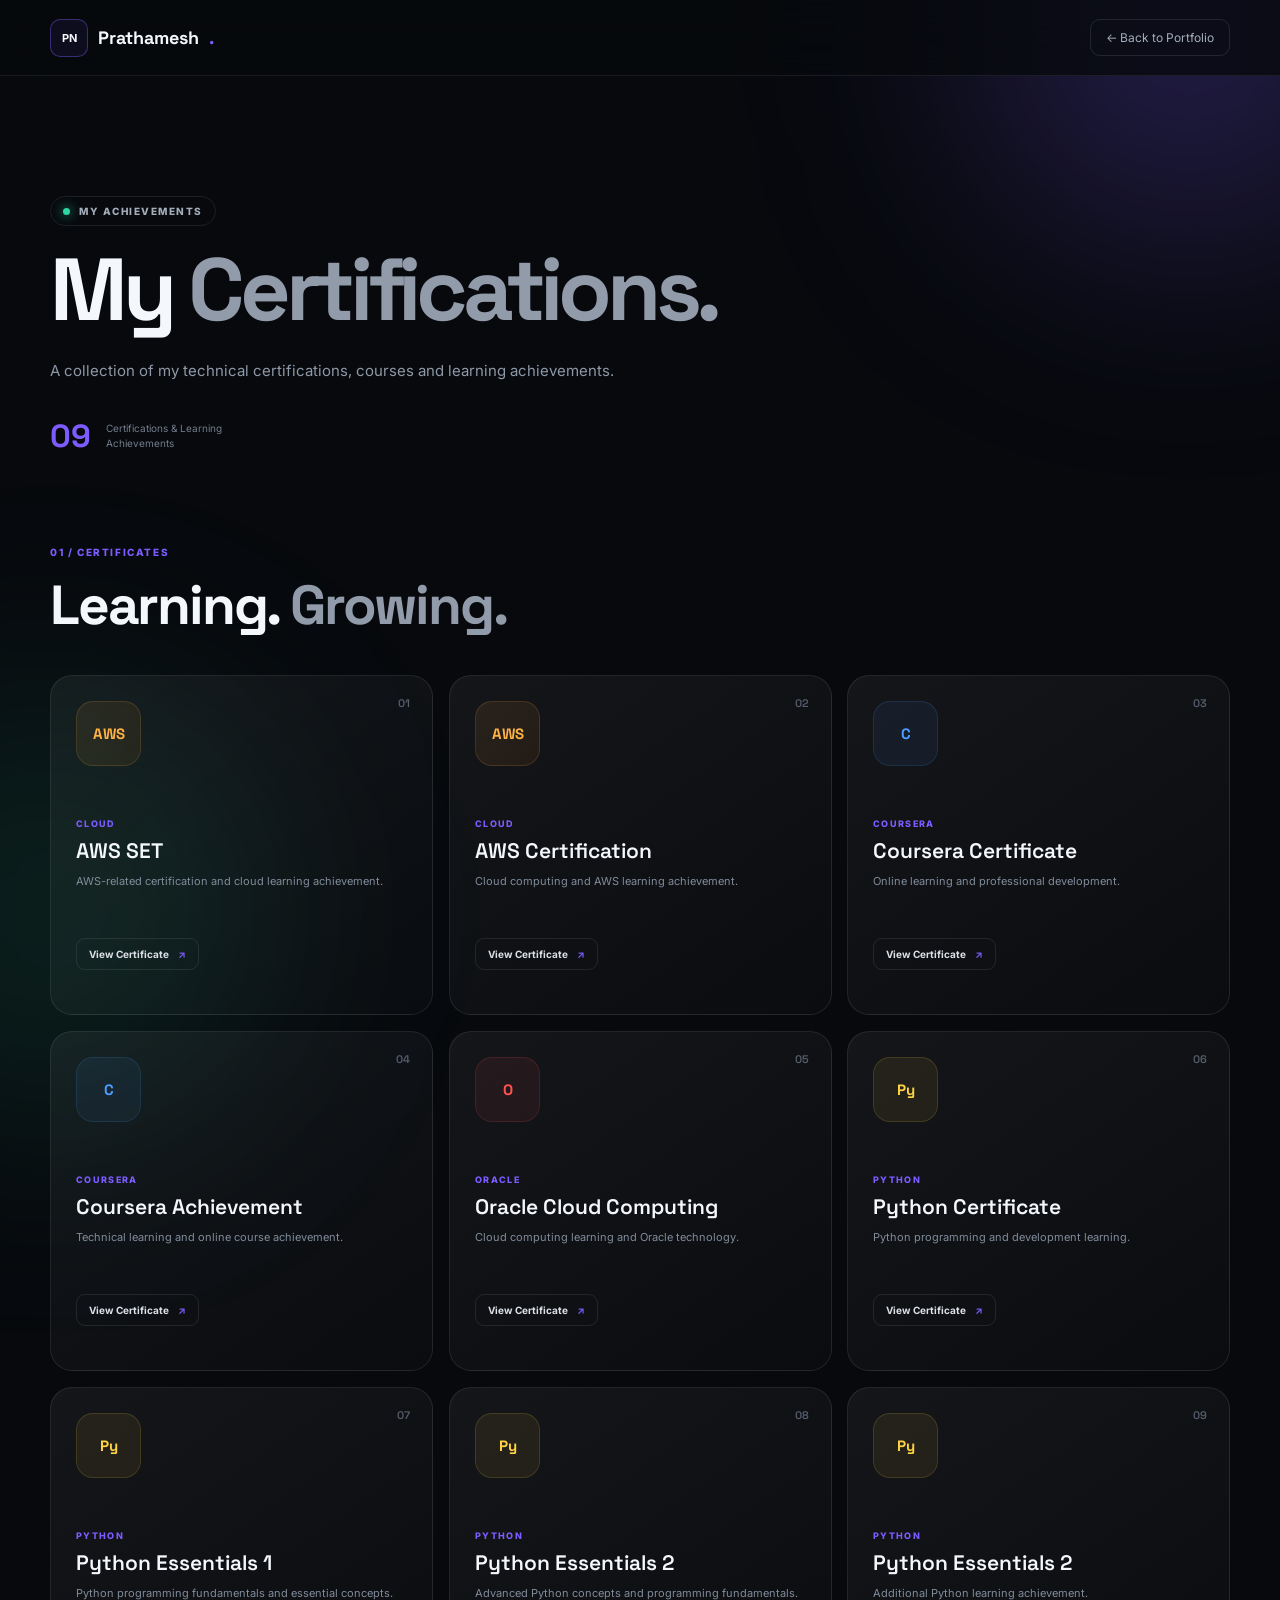
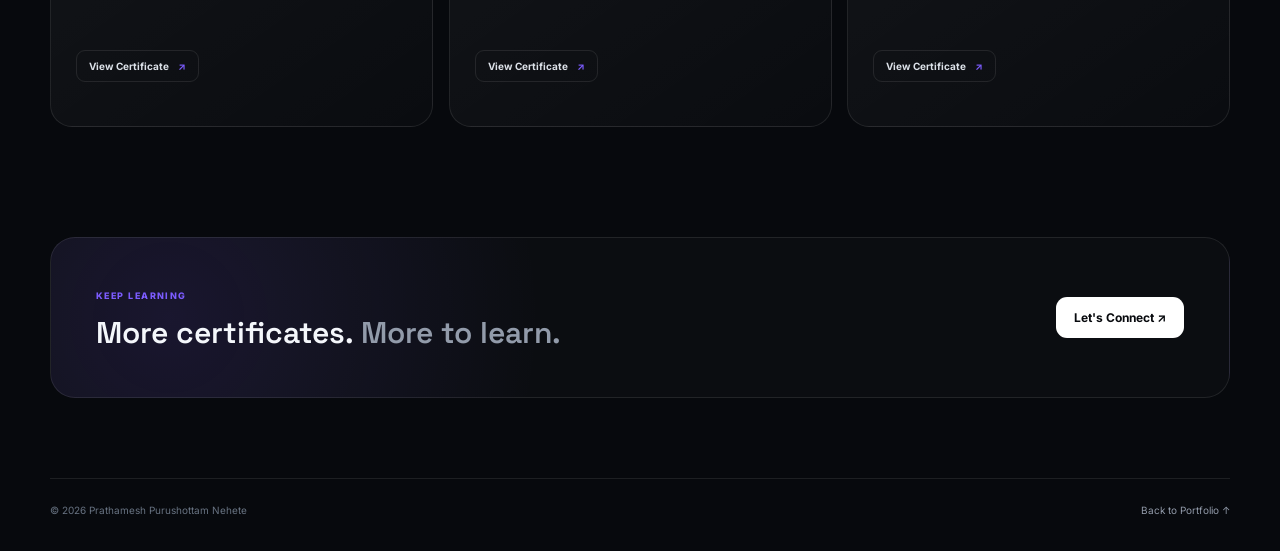
==== certifications.html @ 6cca048c "Add files via upload" ====
<!DOCTYPE html>
<html lang="en">
<head>
    <meta charset="UTF-8">
    <meta name="viewport" content="width=device-width, initial-scale=1.0">
    <meta name="description" content="Certifications of Prathamesh Purushottam Nehete">
    <title>Certifications | Prathamesh Nehete</title>

    <link rel="preconnect" href="https://fonts.googleapis.com">
    <link rel="preconnect" href="https://fonts.gstatic.com" crossorigin>
    <link href="https://fonts.googleapis.com/css2?family=Inter:wght@400;500;600;700;800&family=Space+Grotesk:wght@500;600;700&display=swap" rel="stylesheet">

    <link rel="stylesheet" href="certifications.css">
</head>

<body>
    <div class="background-grid"></div>
    <div class="glow glow-one"></div>
    <div class="glow glow-two"></div>

    <header class="cert-navbar">
        <a href="index.html" class="brand">
            <span>PN</span>
            Prathamesh<span class="purple">.</span>
        </a>

        <a href="index.html" class="back-button">← Back to Portfolio</a>
    </header>

    <main>
        <section class="cert-hero">
            <div class="hero-badge"><span></span> MY ACHIEVEMENTS</div>

            <h1>My <em>Certifications.</em></h1>

            <p>
                A collection of my technical certifications, courses
                and learning achievements.
            </p>

            <div class="certificate-count">
                <strong>09</strong>
                <span>Certifications &amp; Learning Achievements</span>
            </div>
        </section>

        <section class="certificates-section">
            <div class="section-title">
                <span>01 / CERTIFICATES</span>
                <h2>Learning. <em>Growing.</em></h2>
            </div>

            <div class="certificate-grid">

                <article class="certificate-card" style="--delay:.05s">
                    <div class="certificate-number">01</div>
                    <div class="certificate-icon aws">AWS</div>
                    <div class="certificate-content">
                        <span class="certificate-category">CLOUD</span>
                        <h3>AWS SET</h3>
                        <p>AWS-related certification and cloud learning achievement.</p>
                        <a href="certificates/AWS _ SET.pdf" target="_blank" rel="noopener noreferrer" class="view-certificate">
                            View Certificate <span>↗</span>
                        </a>
                    </div>
                </article>

                <article class="certificate-card" style="--delay:.10s">
                    <div class="certificate-number">02</div>
                    <div class="certificate-icon aws">AWS</div>
                    <div class="certificate-content">
                        <span class="certificate-category">CLOUD</span>
                        <h3>AWS Certification</h3>
                        <p>Cloud computing and AWS learning achievement.</p>
                        <a href="certificates/AWS.pdf" target="_blank" rel="noopener noreferrer" class="view-certificate">
                            View Certificate <span>↗</span>
                        </a>
                    </div>
                </article>

                <article class="certificate-card" style="--delay:.15s">
                    <div class="certificate-number">03</div>
                    <div class="certificate-icon coursera">C</div>
                    <div class="certificate-content">
                        <span class="certificate-category">COURSERA</span>
                        <h3>Coursera Certificate</h3>
                        <p>Online learning and professional development.</p>
                        <a href="certificates/Coursera Prathamesh Purushottam Nehete (Second bits c).pdf" target="_blank" rel="noopener noreferrer" class="view-certificate">
                            View Certificate <span>↗</span>
                        </a>
                    </div>
                </article>

                <article class="certificate-card" style="--delay:.20s">
                    <div class="certificate-number">04</div>
                    <div class="certificate-icon coursera">C</div>
                    <div class="certificate-content">
                        <span class="certificate-category">COURSERA</span>
                        <h3>Coursera Achievement</h3>
                        <p>Technical learning and online course achievement.</p>
                        <a href="certificates/Coursera Prathamesh Purushottam Nehete.pdf" target="_blank" rel="noopener noreferrer" class="view-certificate">
                            View Certificate <span>↗</span>
                        </a>
                    </div>
                </article>

                <article class="certificate-card" style="--delay:.25s">
                    <div class="certificate-number">05</div>
                    <div class="certificate-icon oracle">O</div>
                    <div class="certificate-content">
                        <span class="certificate-category">ORACLE</span>
                        <h3>Oracle Cloud Computing</h3>
                        <p>Cloud computing learning and Oracle technology.</p>
                        <a href="certificates/oracle cloud computing.pdf" target="_blank" rel="noopener noreferrer" class="view-certificate">
                            View Certificate <span>↗</span>
                        </a>
                    </div>
                </article>

                <article class="certificate-card" style="--delay:.30s">
                    <div class="certificate-number">06</div>
                    <div class="certificate-icon python">Py</div>
                    <div class="certificate-content">
                        <span class="certificate-category">PYTHON</span>
                        <h3>Python Certificate</h3>
                        <p>Python programming and development learning.</p>
                        <a href="certificates/PRATHAMESH-NEHETE-Participant-Certificate.pdf" target="_blank" rel="noopener noreferrer" class="view-certificate">
                            View Certificate <span>↗</span>
                        </a>
                    </div>
                </article>

                <article class="certificate-card" style="--delay:.35s">
                    <div class="certificate-number">07</div>
                    <div class="certificate-icon python">Py</div>
                    <div class="certificate-content">
                        <span class="certificate-category">PYTHON</span>
                        <h3>Python Essentials 1</h3>
                        <p>Python programming fundamentals and essential concepts.</p>
                        <a href="certificates/PythonEssentials1Update20250512-26-h4rb7c.pdf" target="_blank" rel="noopener noreferrer" class="view-certificate">
                            View Certificate <span>↗</span>
                        </a>
                    </div>
                </article>

                <article class="certificate-card" style="--delay:.40s">
                    <div class="certificate-number">08</div>
                    <div class="certificate-icon python">Py</div>
                    <div class="certificate-content">
                        <span class="certificate-category">PYTHON</span>
                        <h3>Python Essentials 2</h3>
                        <p>Advanced Python concepts and programming fundamentals.</p>
                        <a href="certificates/PythonEssentials2Update20250513-28-67qnxa.pdf" target="_blank" rel="noopener noreferrer" class="view-certificate">
                            View Certificate <span>↗</span>
                        </a>
                    </div>
                </article>

                <article class="certificate-card" style="--delay:.45s">
                    <div class="certificate-number">09</div>
                    <div class="certificate-icon python">Py</div>
                    <div class="certificate-content">
                        <span class="certificate-category">PYTHON</span>
                        <h3>Python Essentials 2</h3>
                        <p>Additional Python learning achievement.</p>
                        <a href="certificates/PythonEssentials2Update20250513-28-b2mpm.pdf" target="_blank" rel="noopener noreferrer" class="view-certificate">
                            View Certificate <span>↗</span>
                        </a>
                    </div>
                </article>

            </div>
        </section>

        <section class="cert-cta">
            <div>
                <span>KEEP LEARNING</span>
                <h2>More certificates. <em>More to learn.</em></h2>
            </div>
            <a href="index.html#contact" class="cta-button">Let's Connect ↗</a>
        </section>
    </main>

    <footer class="cert-footer">
        <span>© 2026 Prathamesh Purushottam Nehete</span>
        <a href="index.html">Back to Portfolio ↑</a>
    </footer>
</body>
</html>
---- certifications.css ----
* {
    margin: 0;
    padding: 0;
    box-sizing: border-box;
}

html {
    scroll-behavior: smooth;
}

body {
    min-height: 100vh;
    overflow-x: hidden;
    background: #07090d;
    color: #f4f7fb;
    font-family: "Inter", Arial, sans-serif;
}

a {
    color: inherit;
    text-decoration: none;
}

.background-grid {
    position: fixed;
    inset: 0;
    z-index: -5;
    opacity: .18;
    background-image:
        linear-gradient(rgba(255,255,255,.04) 1px, transparent 1px),
        linear-gradient(90deg, rgba(255,255,255,.04) 1px, transparent 1px);
    background-size: 55px 55px;
    mask-image: linear-gradient(to bottom, black, transparent);
}

.glow {
    position: fixed;
    width: 420px;
    height: 420px;
    border-radius: 50%;
    filter: blur(120px);
    pointer-events: none;
    z-index: -4;
}

.glow-one {
    top: -180px;
    right: -120px;
    background: rgba(124,92,255,.25);
}

.glow-two {
    bottom: -220px;
    left: -160px;
    background: rgba(46,214,161,.12);
}

.cert-navbar {
    position: sticky;
    top: 0;
    z-index: 100;
    height: 76px;
    padding: 0 max(25px, calc((100vw - 1180px) / 2));
    display: flex;
    align-items: center;
    justify-content: space-between;
    background: rgba(7,9,13,.78);
    backdrop-filter: blur(20px);
    border-bottom: 1px solid rgba(255,255,255,.08);
}

.brand {
    display: flex;
    align-items: center;
    gap: 10px;
    font: 700 18px "Space Grotesk";
}

.brand span:first-child {
    display: grid;
    place-items: center;
    width: 38px;
    height: 38px;
    border-radius: 10px;
    border: 1px solid #7c5cff66;
    background: #7c5cff12;
    font: 700 11px Inter;
}

.purple {
    color: #7c5cff;
}

.back-button {
    padding: 10px 15px;
    border: 1px solid rgba(255,255,255,.1);
    border-radius: 10px;
    color: #a3adbb;
    font-size: 12px;
    transition: .3s;
}

.back-button:hover {
    color: white;
    border-color: #7c5cff66;
    background: #7c5cff10;
    transform: translateX(-3px);
}

.cert-hero,
.certificates-section,
.cert-cta,
.cert-footer {
    width: min(1180px, calc(100% - 48px));
    margin-inline: auto;
}

.cert-hero {
    padding: 120px 0 90px;
}

.hero-badge {
    display: inline-flex;
    align-items: center;
    gap: 9px;
    padding: 8px 12px;
    border: 1px solid rgba(255,255,255,.09);
    border-radius: 50px;
    color: #a3adbb;
    font-size: 10px;
    font-weight: 800;
    letter-spacing: .15em;
    animation: badgeIn .8s ease both;
}

.hero-badge span {
    width: 7px;
    height: 7px;
    border-radius: 50%;
    background: #2ed6a1;
    box-shadow: 0 0 12px #2ed6a1;
}

@keyframes badgeIn {
    from { opacity: 0; transform: translateY(15px); }
    to { opacity: 1; transform: translateY(0); }
}

.cert-hero h1 {
    margin-top: 22px;
    font: 700 clamp(52px, 8vw, 88px) "Space Grotesk";
    letter-spacing: -.06em;
    line-height: .95;
    animation: titleIn .9s .1s ease both;
}

.cert-hero h1 em,
.section-title h2 em,
.cert-cta h2 em {
    font-style: normal;
    color: #929baa;
}

@keyframes titleIn {
    from {
        opacity: 0;
        transform: translateY(35px);
        filter: blur(8px);
    }
    to {
        opacity: 1;
        transform: translateY(0);
        filter: blur(0);
    }
}

.cert-hero > p {
    max-width: 620px;
    margin-top: 25px;
    color: #8e99a8;
    font-size: 15px;
    line-height: 1.8;
    animation: fadeIn .8s .3s ease both;
}

@keyframes fadeIn {
    from { opacity: 0; }
    to { opacity: 1; }
}

.certificate-count {
    display: flex;
    align-items: center;
    gap: 15px;
    margin-top: 32px;
    animation: fadeIn .8s .45s ease both;
}

.certificate-count strong {
    font: 700 32px "Space Grotesk";
    color: #7c5cff;
}

.certificate-count span {
    max-width: 170px;
    color: #737d8c;
    font-size: 10px;
    line-height: 1.5;
}

.certificates-section {
    padding-bottom: 110px;
}

.section-title {
    margin-bottom: 35px;
}

.section-title > span {
    display: block;
    margin-bottom: 12px;
    color: #7c5cff;
    font-size: 10px;
    font-weight: 800;
    letter-spacing: .16em;
}

.section-title h2 {
    font: 700 clamp(34px, 5vw, 55px) "Space Grotesk";
    letter-spacing: -.04em;
}

.certificate-grid {
    display: grid;
    grid-template-columns: repeat(3, 1fr);
    gap: 16px;
}

.certificate-card {
    position: relative;
    min-height: 340px;
    padding: 25px;
    overflow: hidden;
    border: 1px solid rgba(255,255,255,.09);
    border-radius: 22px;
    background: linear-gradient(145deg, rgba(255,255,255,.055), rgba(255,255,255,.015));
    transition: transform .35s ease, border-color .35s ease, box-shadow .35s ease;
    animation: cardIn .8s var(--delay) cubic-bezier(.2,.8,.2,1) both;
}

@keyframes cardIn {
    from {
        opacity: 0;
        transform: translateY(45px) scale(.96);
    }
    to {
        opacity: 1;
        transform: translateY(0) scale(1);
    }
}

.certificate-card::before {
    content: "";
    position: absolute;
    width: 180px;
    height: 180px;
    right: -80px;
    bottom: -80px;
    border-radius: 50%;
    background: #7c5cff;
    filter: blur(75px);
    opacity: 0;
    transition: opacity .4s ease;
}

.certificate-card:hover {
    transform: translateY(-10px);
    border-color: #7c5cff66;
    box-shadow: 0 25px 70px rgba(0,0,0,.35);
}

.certificate-card:hover::before {
    opacity: .18;
}

.certificate-number {
    position: absolute;
    right: 22px;
    top: 20px;
    color: #555e6b;
    font: 600 11px "Space Grotesk";
}

.certificate-icon {
    width: 65px;
    height: 65px;
    display: grid;
    place-items: center;
    border-radius: 17px;
    margin-bottom: 45px;
    font: 800 15px "Space Grotesk";
    transition: transform .4s ease;
}

.certificate-card:hover .certificate-icon {
    transform: rotate(-5deg) scale(1.08);
}

.aws {
    color: #ffb347;
    background: linear-gradient(135deg, #ffb34718, #ff8c0012);
    border: 1px solid #ffb34725;
}

.coursera {
    color: #4d9cff;
    background: #4d9cff12;
    border: 1px solid #4d9cff25;
}

.oracle {
    color: #ff5353;
    background: #ff535312;
    border: 1px solid #ff535325;
}

.python {
    color: #ffd343;
    background: #ffd34312;
    border: 1px solid #ffd34325;
}

.certificate-category {
    color: #7c5cff;
    font-size: 9px;
    font-weight: 800;
    letter-spacing: .15em;
}

.certificate-content h3 {
    margin-top: 8px;
    font: 600 21px "Space Grotesk";
    line-height: 1.15;
}

.certificate-content p {
    margin-top: 10px;
    min-height: 45px;
    color: #818c9b;
    font-size: 11px;
    line-height: 1.6;
}

.view-certificate {
    display: inline-flex;
    align-items: center;
    gap: 9px;
    margin-top: 20px;
    padding: 9px 12px;
    border: 1px solid rgba(255,255,255,.09);
    border-radius: 9px;
    color: #dce1e8;
    font-size: 10px;
    font-weight: 700;
    transition: .3s;
}

.view-certificate span {
    color: #7c5cff;
    transition: transform .3s;
}

.view-certificate:hover {
    background: #7c5cff;
    border-color: #7c5cff;
    color: white;
}

.view-certificate:hover span {
    color: white;
    transform: translate(3px,-3px);
}

.cert-cta {
    margin-bottom: 80px;
    padding: 45px;
    display: flex;
    align-items: center;
    justify-content: space-between;
    gap: 30px;
    border: 1px solid rgba(255,255,255,.09);
    border-radius: 25px;
    background:
        radial-gradient(circle at 10% 50%, #7c5cff20, transparent 35%),
        #ffffff05;
}

.cert-cta > div > span {
    color: #7c5cff;
    font-size: 9px;
    font-weight: 800;
    letter-spacing: .16em;
}

.cert-cta h2 {
    margin-top: 10px;
    font: 600 30px "Space Grotesk";
}

.cta-button {
    padding: 13px 18px;
    border-radius: 11px;
    background: white;
    color: #080a0e;
    font-size: 12px;
    font-weight: 700;
    white-space: nowrap;
    transition: .3s;
}

.cta-button:hover {
    transform: translateY(-3px);
    box-shadow: 0 12px 35px rgba(255,255,255,.12);
}

.cert-footer {
    padding: 25px 0 35px;
    display: flex;
    justify-content: space-between;
    border-top: 1px solid rgba(255,255,255,.09);
    color: #687382;
    font-size: 10px;
}

.cert-footer a {
    color: #929baa;
}

.cert-footer a:hover {
    color: white;
}

@media (max-width: 950px) {
    .certificate-grid {
        grid-template-columns: repeat(2, 1fr);
    }
}

@media (max-width: 650px) {
    .cert-navbar {
        padding: 0 16px;
    }

    .back-button {
        font-size: 10px;
        padding: 8px 10px;
    }

    .cert-hero,
    .certificates-section {
        width: calc(100% - 30px);
    }

    .cert-hero {
        padding: 85px 0 65px;
    }

    .certificate-grid {
        grid-template-columns: 1fr;
    }

    .certificate-card {
        min-height: 320px;
    }

    .cert-cta {
        width: calc(100% - 30px);
        padding: 30px 22px;
        flex-direction: column;
        align-items: flex-start;
    }

    .cert-footer {
        width: calc(100% - 30px);
        flex-direction: column;
        gap: 10px;
    }
}
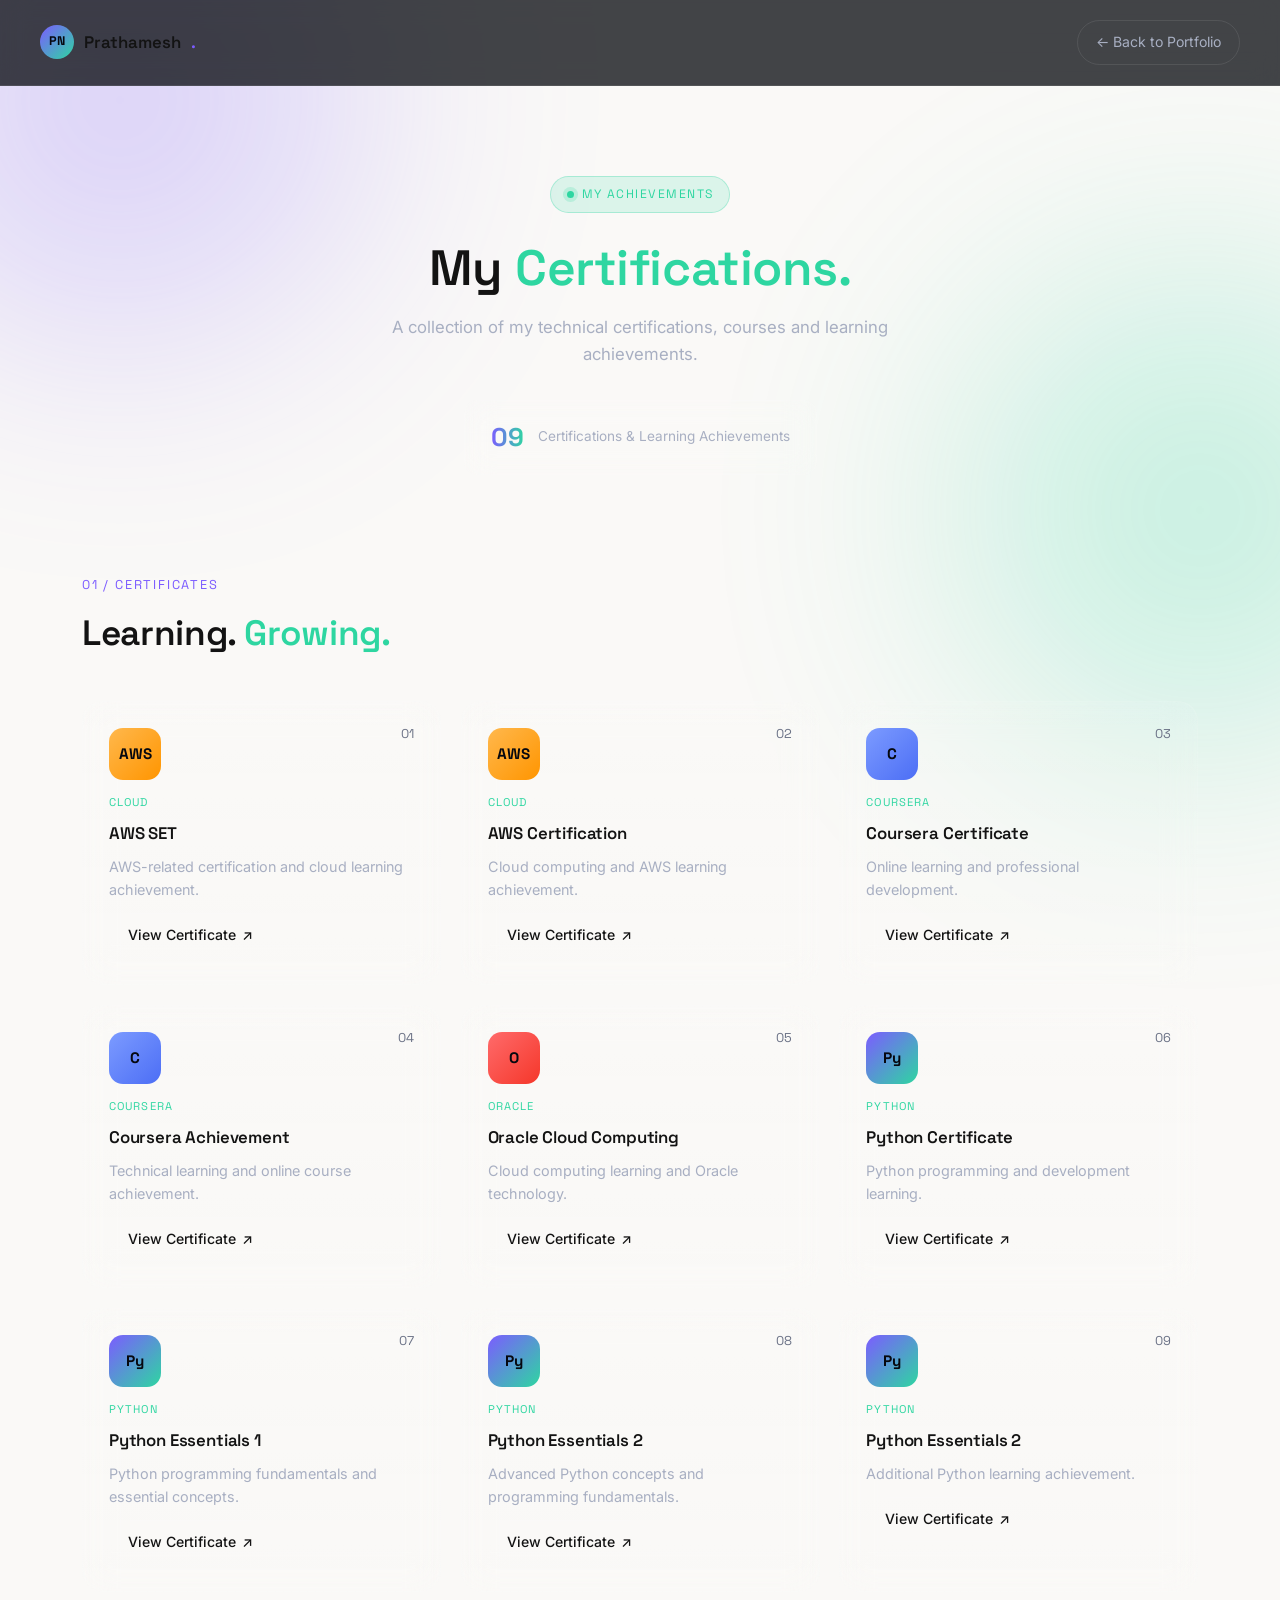
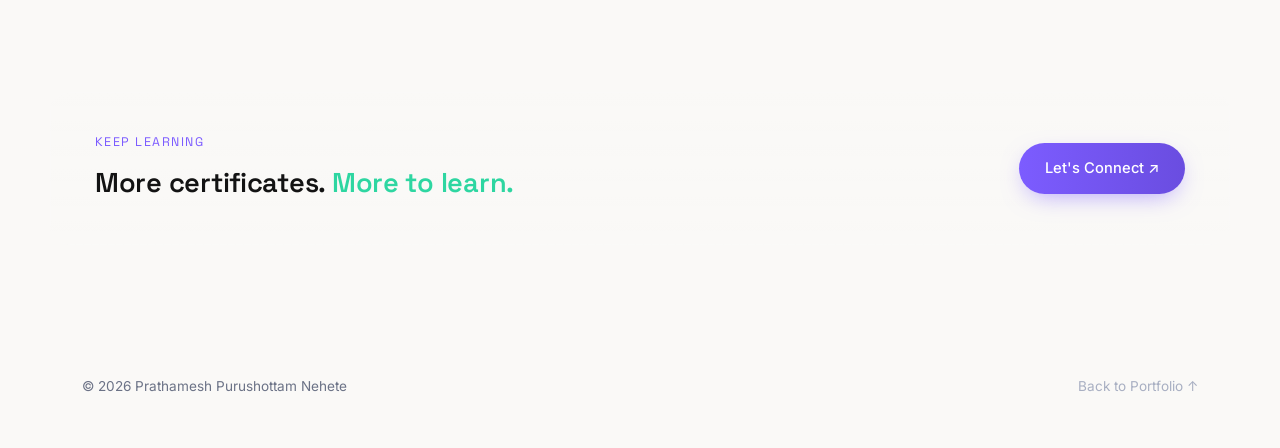
==== commit 36c17fdc: "Update certifications.html" ====
--- a/certifications.html
+++ b/certifications.html
@@ -182,8 +182,10 @@
     </main>
 
     <footer class="cert-footer">
-        <span>© 2026 Prathamesh Purushottam Nehete</span>
+        <span id="certYear">© 2026 Prathamesh Purushottam Nehete</span>
         <a href="index.html">Back to Portfolio ↑</a>
     </footer>
+
+    <script src="certifications.js"></script>
 </body>
-</html>+</html>
--- a/certifications.css
+++ b/certifications.css
@@ -1,488 +1,448 @@
-* {
-    margin: 0;
-    padding: 0;
-    box-sizing: border-box;
-}
-
-html {
-    scroll-behavior: smooth;
-}
+/* =========================================================
+   Certifications page — Prathamesh Nehete Portfolio
+   Standalone stylesheet (matches index.html's dark/purple/green theme)
+   ========================================================= */
+
+:root {
+  --bg-900: #faf9f7;
+  --bg-800: #f5f3f0;
+  --panel: rgba(255, 255, 255, 0.035);
+  --panel-strong: rgba(255, 255, 255, 0.06);
+  --border: rgba(255, 255, 255, 0.09);
+  --border-strong: rgba(255, 255, 255, 0.16);
+
+  --purple: #7c5cff;
+  --purple-soft: rgba(124, 92, 255, 0.15);
+  --green: #2ed6a1;
+  --green-soft: rgba(46, 214, 161, 0.15);
+
+  --text-hi: #131313;
+  --text-mid: #a8afc2;
+  --text-low: #6b7286;
+
+  --font-display: 'Space Grotesk', sans-serif;
+  --font-body: 'Inter', sans-serif;
+
+  --radius-lg: 20px;
+  --radius-md: 14px;
+
+  --ease: cubic-bezier(.22, 1, .36, 1);
+}
+
+* { box-sizing: border-box; margin: 0; padding: 0; }
+
+@media (prefers-reduced-motion: reduce) {
+  *, *::before, *::after {
+    animation-duration: 0.01ms !important;
+    animation-iteration-count: 1 !important;
+    transition-duration: 0.01ms !important;
+  }
+}
+
+html { scroll-behavior: smooth; }
 
 body {
-    min-height: 100vh;
-    overflow-x: hidden;
-    background: #07090d;
-    color: #f4f7fb;
-    font-family: "Inter", Arial, sans-serif;
-}
-
-a {
-    color: inherit;
-    text-decoration: none;
-}
-
+  background: var(--bg-900);
+  color: var(--text-hi);
+  font-family: var(--font-body);
+  line-height: 1.6;
+  -webkit-font-smoothing: antialiased;
+  overflow-x: hidden;
+  position: relative;
+}
+
+a { color: inherit; text-decoration: none; }
+
+:focus-visible {
+  outline: 2px solid var(--green);
+  outline-offset: 3px;
+  border-radius: 4px;
+}
+
+h1, h2, h3 { font-family: var(--font-display); font-weight: 600; letter-spacing: -0.01em; }
+
+em { font-style: normal; color: var(--green); }
+
+/* =========================================================
+   Ambient background
+   ========================================================= */
 .background-grid {
-    position: fixed;
-    inset: 0;
-    z-index: -5;
-    opacity: .18;
-    background-image:
-        linear-gradient(rgba(255,255,255,.04) 1px, transparent 1px),
-        linear-gradient(90deg, rgba(255,255,255,.04) 1px, transparent 1px);
-    background-size: 55px 55px;
-    mask-image: linear-gradient(to bottom, black, transparent);
+  position: fixed;
+  inset: 0;
+  background-image:
+    linear-gradient(rgba(255, 255, 255, 0.035) 1px, transparent 1px),
+    linear-gradient(90deg, rgba(255, 255, 255, 0.035) 1px, transparent 1px);
+  background-size: 46px 46px;
+  mask-image: radial-gradient(ellipse 75% 55% at 50% 0%, black 30%, transparent 85%);
+  z-index: 0;
+  pointer-events: none;
 }
 
 .glow {
-    position: fixed;
-    width: 420px;
-    height: 420px;
-    border-radius: 50%;
-    filter: blur(120px);
-    pointer-events: none;
-    z-index: -4;
-}
-
-.glow-one {
-    top: -180px;
-    right: -120px;
-    background: rgba(124,92,255,.25);
-}
-
-.glow-two {
-    bottom: -220px;
-    left: -160px;
-    background: rgba(46,214,161,.12);
-}
-
+  position: fixed;
+  width: 480px;
+  height: 480px;
+  border-radius: 50%;
+  filter: blur(130px);
+  opacity: 0.25;
+  z-index: 0;
+  pointer-events: none;
+}
+
+.glow-one { background: var(--purple); top: -140px; left: -120px; }
+.glow-two { background: var(--green); top: 30vh; right: -160px; }
+
+/* =========================================================
+   Navbar
+   ========================================================= */
 .cert-navbar {
-    position: sticky;
-    top: 0;
-    z-index: 100;
-    height: 76px;
-    padding: 0 max(25px, calc((100vw - 1180px) / 2));
-    display: flex;
-    align-items: center;
-    justify-content: space-between;
-    background: rgba(7,9,13,.78);
-    backdrop-filter: blur(20px);
-    border-bottom: 1px solid rgba(255,255,255,.08);
+  position: sticky;
+  top: 0;
+  z-index: 100;
+  display: flex;
+  align-items: center;
+  justify-content: space-between;
+  padding: 20px 40px;
+  background: rgba(5, 7, 13, 0.75);
+  backdrop-filter: blur(14px);
+  -webkit-backdrop-filter: blur(14px);
+  border-bottom: 1px solid var(--border);
 }
 
 .brand {
-    display: flex;
-    align-items: center;
-    gap: 10px;
-    font: 700 18px "Space Grotesk";
-}
-
-.brand span:first-child {
-    display: grid;
-    place-items: center;
-    width: 38px;
-    height: 38px;
-    border-radius: 10px;
-    border: 1px solid #7c5cff66;
-    background: #7c5cff12;
-    font: 700 11px Inter;
-}
-
-.purple {
-    color: #7c5cff;
+  display: flex;
+  align-items: center;
+  gap: 10px;
+  font-family: var(--font-display);
+  font-weight: 600;
+  font-size: 1.05rem;
+}
+
+.brand > span:first-child {
+  display: inline-flex;
+  align-items: center;
+  justify-content: center;
+  width: 34px;
+  height: 34px;
+  border-radius: 50%;
+  background: linear-gradient(135deg, var(--purple), var(--green));
+  color: #06080f;
+  font-size: 0.78rem;
+  font-weight: 700;
+}
+
+.brand .purple {
+  color: var(--purple);
+  width: auto;
+  height: auto;
+  background: none;
+  display: inline;
 }
 
 .back-button {
-    padding: 10px 15px;
-    border: 1px solid rgba(255,255,255,.1);
-    border-radius: 10px;
-    color: #a3adbb;
-    font-size: 12px;
-    transition: .3s;
+  font-size: 0.88rem;
+  color: var(--text-mid);
+  border: 1px solid var(--border);
+  padding: 10px 18px;
+  border-radius: 999px;
+  transition: border-color 0.25s ease, color 0.25s ease, transform 0.25s ease;
 }
 
 .back-button:hover {
-    color: white;
-    border-color: #7c5cff66;
-    background: #7c5cff10;
-    transform: translateX(-3px);
-}
-
-.cert-hero,
-.certificates-section,
-.cert-cta,
+  border-color: var(--green);
+  color: var(--green);
+  transform: translateY(-2px);
+}
+
+/* =========================================================
+   Hero
+   ========================================================= */
+main { position: relative; z-index: 1; }
+
+.cert-hero {
+  max-width: 900px;
+  margin: 0 auto;
+  padding: 90px 32px 60px;
+  text-align: center;
+}
+
+.hero-badge {
+  display: inline-flex;
+  align-items: center;
+  gap: 8px;
+  font-family: var(--font-display);
+  font-size: 0.76rem;
+  letter-spacing: 0.12em;
+  color: var(--green);
+  background: var(--green-soft);
+  border: 1px solid rgba(46, 214, 161, 0.3);
+  padding: 8px 16px;
+  border-radius: 999px;
+  margin-bottom: 26px;
+}
+
+.hero-badge span {
+  width: 7px;
+  height: 7px;
+  border-radius: 50%;
+  background: var(--green);
+  box-shadow: 0 0 0 4px rgba(46, 214, 161, 0.2);
+}
+
+.cert-hero h1 {
+  font-size: clamp(2.1rem, 4.4vw, 3.1rem);
+  margin-bottom: 18px;
+  line-height: 1.15;
+}
+
+.cert-hero p {
+  color: var(--text-mid);
+  font-size: 1.05rem;
+  max-width: 560px;
+  margin: 0 auto 32px;
+}
+
+.certificate-count {
+  display: inline-flex;
+  align-items: center;
+  gap: 14px;
+  padding: 16px 26px;
+  background: var(--panel);
+  border: 1px solid var(--border);
+  border-radius: var(--radius-md);
+  backdrop-filter: blur(14px);
+}
+
+.certificate-count strong {
+  font-family: var(--font-display);
+  font-size: 1.6rem;
+  background: linear-gradient(90deg, var(--purple), var(--green));
+  -webkit-background-clip: text;
+  background-clip: text;
+  color: transparent;
+}
+
+.certificate-count span {
+  color: var(--text-mid);
+  font-size: 0.85rem;
+  text-align: left;
+}
+
+/* =========================================================
+   Certificates grid
+   ========================================================= */
+.certificates-section {
+  max-width: 1180px;
+  margin: 0 auto;
+  padding: 40px 32px 100px;
+}
+
+.section-title { margin-bottom: 40px; }
+
+.section-title span {
+  font-family: var(--font-display);
+  font-size: 0.8rem;
+  letter-spacing: 0.14em;
+  color: var(--purple);
+  display: block;
+  margin-bottom: 10px;
+}
+
+.section-title h2 { font-size: clamp(1.6rem, 3vw, 2.2rem); }
+
+.certificate-grid {
+  display: grid;
+  grid-template-columns: repeat(3, 1fr);
+  gap: 20px;
+}
+
+.certificate-card {
+  position: relative;
+  background: linear-gradient(180deg, var(--panel-strong), var(--panel));
+  border: 1px solid var(--border);
+  border-radius: var(--radius-lg);
+  padding: 26px;
+  backdrop-filter: blur(16px);
+  -webkit-backdrop-filter: blur(16px);
+  display: flex;
+  flex-direction: column;
+  gap: 14px;
+  opacity: 0;
+  transform: translateY(24px);
+  animation: certReveal 0.7s var(--ease) forwards;
+  animation-delay: var(--delay, 0s);
+  transition: transform 0.35s var(--ease), border-color 0.35s var(--ease), box-shadow 0.35s var(--ease);
+}
+
+@keyframes certReveal {
+  to { opacity: 1; transform: translateY(0); }
+}
+
+.certificate-card:hover {
+  transform: translateY(-6px);
+  border-color: var(--purple);
+  box-shadow: 0 22px 40px -22px rgba(124, 92, 255, 0.5);
+}
+
+.certificate-number {
+  position: absolute;
+  top: 22px;
+  right: 26px;
+  font-family: var(--font-display);
+  font-size: 0.8rem;
+  color: var(--text-low);
+}
+
+.certificate-icon {
+  width: 52px;
+  height: 52px;
+  border-radius: 14px;
+  display: flex;
+  align-items: center;
+  justify-content: center;
+  font-family: var(--font-display);
+  font-weight: 700;
+  font-size: 0.95rem;
+  color: #06080f;
+}
+
+.certificate-icon.aws { background: linear-gradient(135deg, #ffb84d, #ff9500); }
+.certificate-icon.coursera { background: linear-gradient(135deg, #7c9bff, #4c6ef5); }
+.certificate-icon.oracle { background: linear-gradient(135deg, #ff6b6b, #f5372a); }
+.certificate-icon.python { background: linear-gradient(135deg, var(--purple), var(--green)); }
+
+.certificate-content { display: flex; flex-direction: column; gap: 8px; }
+
+.certificate-category {
+  font-family: var(--font-display);
+  font-size: 0.7rem;
+  letter-spacing: 0.1em;
+  color: var(--green);
+}
+
+.certificate-content h3 { font-size: 1.05rem; }
+
+.certificate-content p {
+  color: var(--text-mid);
+  font-size: 0.9rem;
+  flex-grow: 1;
+}
+
+.view-certificate {
+  display: inline-flex;
+  align-items: center;
+  gap: 6px;
+  font-size: 0.88rem;
+  font-weight: 500;
+  color: var(--text-hi);
+  border: 1px solid var(--border);
+  padding: 10px 18px;
+  border-radius: 999px;
+  width: fit-content;
+  margin-top: 4px;
+  transition: border-color 0.25s ease, color 0.25s ease, transform 0.25s ease, background 0.25s ease;
+}
+
+.view-certificate span {
+  transition: transform 0.25s var(--ease);
+}
+
+.view-certificate:hover {
+  border-color: var(--green);
+  color: var(--green);
+  background: var(--green-soft);
+  transform: translateY(-2px);
+}
+
+.view-certificate:hover span { transform: translate(2px, -2px); }
+
+/* =========================================================
+   CTA
+   ========================================================= */
+.cert-cta {
+  max-width: 1180px;
+  margin: 0 auto 100px;
+  padding: 0 32px;
+  display: flex;
+  align-items: center;
+  justify-content: space-between;
+  gap: 30px;
+  flex-wrap: wrap;
+  background: linear-gradient(180deg, var(--panel-strong), var(--panel));
+  border: 1px solid var(--border);
+  border-radius: var(--radius-lg);
+  padding: 40px 44px;
+}
+
+.cert-cta span {
+  font-family: var(--font-display);
+  font-size: 0.78rem;
+  letter-spacing: 0.12em;
+  color: var(--purple);
+  display: block;
+  margin-bottom: 8px;
+}
+
+.cert-cta h2 { font-size: clamp(1.3rem, 2.4vw, 1.7rem); }
+
+.cta-button {
+  display: inline-flex;
+  align-items: center;
+  gap: 8px;
+  padding: 14px 26px;
+  border-radius: 999px;
+  background: linear-gradient(90deg, var(--purple), #6a4de0);
+  color: #fff;
+  font-weight: 500;
+  font-size: 0.92rem;
+  white-space: nowrap;
+  box-shadow: 0 8px 24px -8px rgba(124, 92, 255, 0.6);
+  transition: transform 0.25s var(--ease), box-shadow 0.25s var(--ease);
+}
+
+.cta-button:hover {
+  transform: translateY(-2px);
+  box-shadow: 0 12px 30px -8px rgba(124, 92, 255, 0.75);
+}
+
+/* =========================================================
+   Footer
+   ========================================================= */
 .cert-footer {
-    width: min(1180px, calc(100% - 48px));
-    margin-inline: auto;
-}
-
-.cert-hero {
-    padding: 120px 0 90px;
-}
-
-.hero-badge {
-    display: inline-flex;
-    align-items: center;
-    gap: 9px;
-    padding: 8px 12px;
-    border: 1px solid rgba(255,255,255,.09);
-    border-radius: 50px;
-    color: #a3adbb;
-    font-size: 10px;
-    font-weight: 800;
-    letter-spacing: .15em;
-    animation: badgeIn .8s ease both;
-}
-
-.hero-badge span {
-    width: 7px;
-    height: 7px;
-    border-radius: 50%;
-    background: #2ed6a1;
-    box-shadow: 0 0 12px #2ed6a1;
-}
-
-@keyframes badgeIn {
-    from { opacity: 0; transform: translateY(15px); }
-    to { opacity: 1; transform: translateY(0); }
-}
-
-.cert-hero h1 {
-    margin-top: 22px;
-    font: 700 clamp(52px, 8vw, 88px) "Space Grotesk";
-    letter-spacing: -.06em;
-    line-height: .95;
-    animation: titleIn .9s .1s ease both;
-}
-
-.cert-hero h1 em,
-.section-title h2 em,
-.cert-cta h2 em {
-    font-style: normal;
-    color: #929baa;
-}
-
-@keyframes titleIn {
-    from {
-        opacity: 0;
-        transform: translateY(35px);
-        filter: blur(8px);
-    }
-    to {
-        opacity: 1;
-        transform: translateY(0);
-        filter: blur(0);
-    }
-}
-
-.cert-hero > p {
-    max-width: 620px;
-    margin-top: 25px;
-    color: #8e99a8;
-    font-size: 15px;
-    line-height: 1.8;
-    animation: fadeIn .8s .3s ease both;
-}
-
-@keyframes fadeIn {
-    from { opacity: 0; }
-    to { opacity: 1; }
-}
-
-.certificate-count {
-    display: flex;
-    align-items: center;
-    gap: 15px;
-    margin-top: 32px;
-    animation: fadeIn .8s .45s ease both;
-}
-
-.certificate-count strong {
-    font: 700 32px "Space Grotesk";
-    color: #7c5cff;
-}
-
-.certificate-count span {
-    max-width: 170px;
-    color: #737d8c;
-    font-size: 10px;
-    line-height: 1.5;
-}
-
-.certificates-section {
-    padding-bottom: 110px;
-}
-
-.section-title {
-    margin-bottom: 35px;
-}
-
-.section-title > span {
-    display: block;
-    margin-bottom: 12px;
-    color: #7c5cff;
-    font-size: 10px;
-    font-weight: 800;
-    letter-spacing: .16em;
-}
-
-.section-title h2 {
-    font: 700 clamp(34px, 5vw, 55px) "Space Grotesk";
-    letter-spacing: -.04em;
-}
-
-.certificate-grid {
-    display: grid;
-    grid-template-columns: repeat(3, 1fr);
-    gap: 16px;
-}
-
-.certificate-card {
-    position: relative;
-    min-height: 340px;
-    padding: 25px;
-    overflow: hidden;
-    border: 1px solid rgba(255,255,255,.09);
-    border-radius: 22px;
-    background: linear-gradient(145deg, rgba(255,255,255,.055), rgba(255,255,255,.015));
-    transition: transform .35s ease, border-color .35s ease, box-shadow .35s ease;
-    animation: cardIn .8s var(--delay) cubic-bezier(.2,.8,.2,1) both;
-}
-
-@keyframes cardIn {
-    from {
-        opacity: 0;
-        transform: translateY(45px) scale(.96);
-    }
-    to {
-        opacity: 1;
-        transform: translateY(0) scale(1);
-    }
-}
-
-.certificate-card::before {
-    content: "";
-    position: absolute;
-    width: 180px;
-    height: 180px;
-    right: -80px;
-    bottom: -80px;
-    border-radius: 50%;
-    background: #7c5cff;
-    filter: blur(75px);
-    opacity: 0;
-    transition: opacity .4s ease;
-}
-
-.certificate-card:hover {
-    transform: translateY(-10px);
-    border-color: #7c5cff66;
-    box-shadow: 0 25px 70px rgba(0,0,0,.35);
-}
-
-.certificate-card:hover::before {
-    opacity: .18;
-}
-
-.certificate-number {
-    position: absolute;
-    right: 22px;
-    top: 20px;
-    color: #555e6b;
-    font: 600 11px "Space Grotesk";
-}
-
-.certificate-icon {
-    width: 65px;
-    height: 65px;
-    display: grid;
-    place-items: center;
-    border-radius: 17px;
-    margin-bottom: 45px;
-    font: 800 15px "Space Grotesk";
-    transition: transform .4s ease;
-}
-
-.certificate-card:hover .certificate-icon {
-    transform: rotate(-5deg) scale(1.08);
-}
-
-.aws {
-    color: #ffb347;
-    background: linear-gradient(135deg, #ffb34718, #ff8c0012);
-    border: 1px solid #ffb34725;
-}
-
-.coursera {
-    color: #4d9cff;
-    background: #4d9cff12;
-    border: 1px solid #4d9cff25;
-}
-
-.oracle {
-    color: #ff5353;
-    background: #ff535312;
-    border: 1px solid #ff535325;
-}
-
-.python {
-    color: #ffd343;
-    background: #ffd34312;
-    border: 1px solid #ffd34325;
-}
-
-.certificate-category {
-    color: #7c5cff;
-    font-size: 9px;
-    font-weight: 800;
-    letter-spacing: .15em;
-}
-
-.certificate-content h3 {
-    margin-top: 8px;
-    font: 600 21px "Space Grotesk";
-    line-height: 1.15;
-}
-
-.certificate-content p {
-    margin-top: 10px;
-    min-height: 45px;
-    color: #818c9b;
-    font-size: 11px;
-    line-height: 1.6;
-}
-
-.view-certificate {
-    display: inline-flex;
-    align-items: center;
-    gap: 9px;
-    margin-top: 20px;
-    padding: 9px 12px;
-    border: 1px solid rgba(255,255,255,.09);
-    border-radius: 9px;
-    color: #dce1e8;
-    font-size: 10px;
-    font-weight: 700;
-    transition: .3s;
-}
-
-.view-certificate span {
-    color: #7c5cff;
-    transition: transform .3s;
-}
-
-.view-certificate:hover {
-    background: #7c5cff;
-    border-color: #7c5cff;
-    color: white;
-}
-
-.view-certificate:hover span {
-    color: white;
-    transform: translate(3px,-3px);
-}
-
-.cert-cta {
-    margin-bottom: 80px;
-    padding: 45px;
-    display: flex;
-    align-items: center;
-    justify-content: space-between;
-    gap: 30px;
-    border: 1px solid rgba(255,255,255,.09);
-    border-radius: 25px;
-    background:
-        radial-gradient(circle at 10% 50%, #7c5cff20, transparent 35%),
-        #ffffff05;
-}
-
-.cert-cta > div > span {
-    color: #7c5cff;
-    font-size: 9px;
-    font-weight: 800;
-    letter-spacing: .16em;
-}
-
-.cert-cta h2 {
-    margin-top: 10px;
-    font: 600 30px "Space Grotesk";
-}
-
-.cta-button {
-    padding: 13px 18px;
-    border-radius: 11px;
-    background: white;
-    color: #080a0e;
-    font-size: 12px;
-    font-weight: 700;
-    white-space: nowrap;
-    transition: .3s;
-}
-
-.cta-button:hover {
-    transform: translateY(-3px);
-    box-shadow: 0 12px 35px rgba(255,255,255,.12);
-}
-
-.cert-footer {
-    padding: 25px 0 35px;
-    display: flex;
-    justify-content: space-between;
-    border-top: 1px solid rgba(255,255,255,.09);
-    color: #687382;
-    font-size: 10px;
-}
-
-.cert-footer a {
-    color: #929baa;
-}
-
-.cert-footer a:hover {
-    color: white;
-}
-
-@media (max-width: 950px) {
-    .certificate-grid {
-        grid-template-columns: repeat(2, 1fr);
-    }
-}
-
-@media (max-width: 650px) {
-    .cert-navbar {
-        padding: 0 16px;
-    }
-
-    .back-button {
-        font-size: 10px;
-        padding: 8px 10px;
-    }
-
-    .cert-hero,
-    .certificates-section {
-        width: calc(100% - 30px);
-    }
-
-    .cert-hero {
-        padding: 85px 0 65px;
-    }
-
-    .certificate-grid {
-        grid-template-columns: 1fr;
-    }
-
-    .certificate-card {
-        min-height: 320px;
-    }
-
-    .cert-cta {
-        width: calc(100% - 30px);
-        padding: 30px 22px;
-        flex-direction: column;
-        align-items: flex-start;
-    }
-
-    .cert-footer {
-        width: calc(100% - 30px);
-        flex-direction: column;
-        gap: 10px;
-    }
-}+  max-width: 1180px;
+  margin: 0 auto;
+  padding: 30px 32px 50px;
+  display: flex;
+  align-items: center;
+  justify-content: space-between;
+  flex-wrap: wrap;
+  gap: 14px;
+  border-top: 1px solid var(--border);
+  color: var(--text-low);
+  font-size: 0.85rem;
+  position: relative;
+  z-index: 1;
+}
+
+.cert-footer a { color: var(--text-mid); transition: color 0.25s ease; }
+.cert-footer a:hover { color: var(--green); }
+
+/* =========================================================
+   Responsive
+   ========================================================= */
+@media (max-width: 1024px) {
+  .certificate-grid { grid-template-columns: repeat(2, 1fr); }
+}
+
+@media (max-width: 720px) {
+  .cert-navbar { padding: 16px 20px; }
+  .cert-hero { padding: 70px 20px 44px; }
+  .certificates-section { padding: 30px 20px 70px; }
+  .certificate-grid { grid-template-columns: 1fr; }
+  .cert-cta { flex-direction: column; align-items: flex-start; padding: 32px 26px; }
+  .cert-footer { padding: 26px 20px 40px; flex-direction: column; align-items: flex-start; }
+}
+
+@media (max-width: 480px) {
+  .certificate-count { flex-direction: column; align-items: flex-start; gap: 6px; }
+}
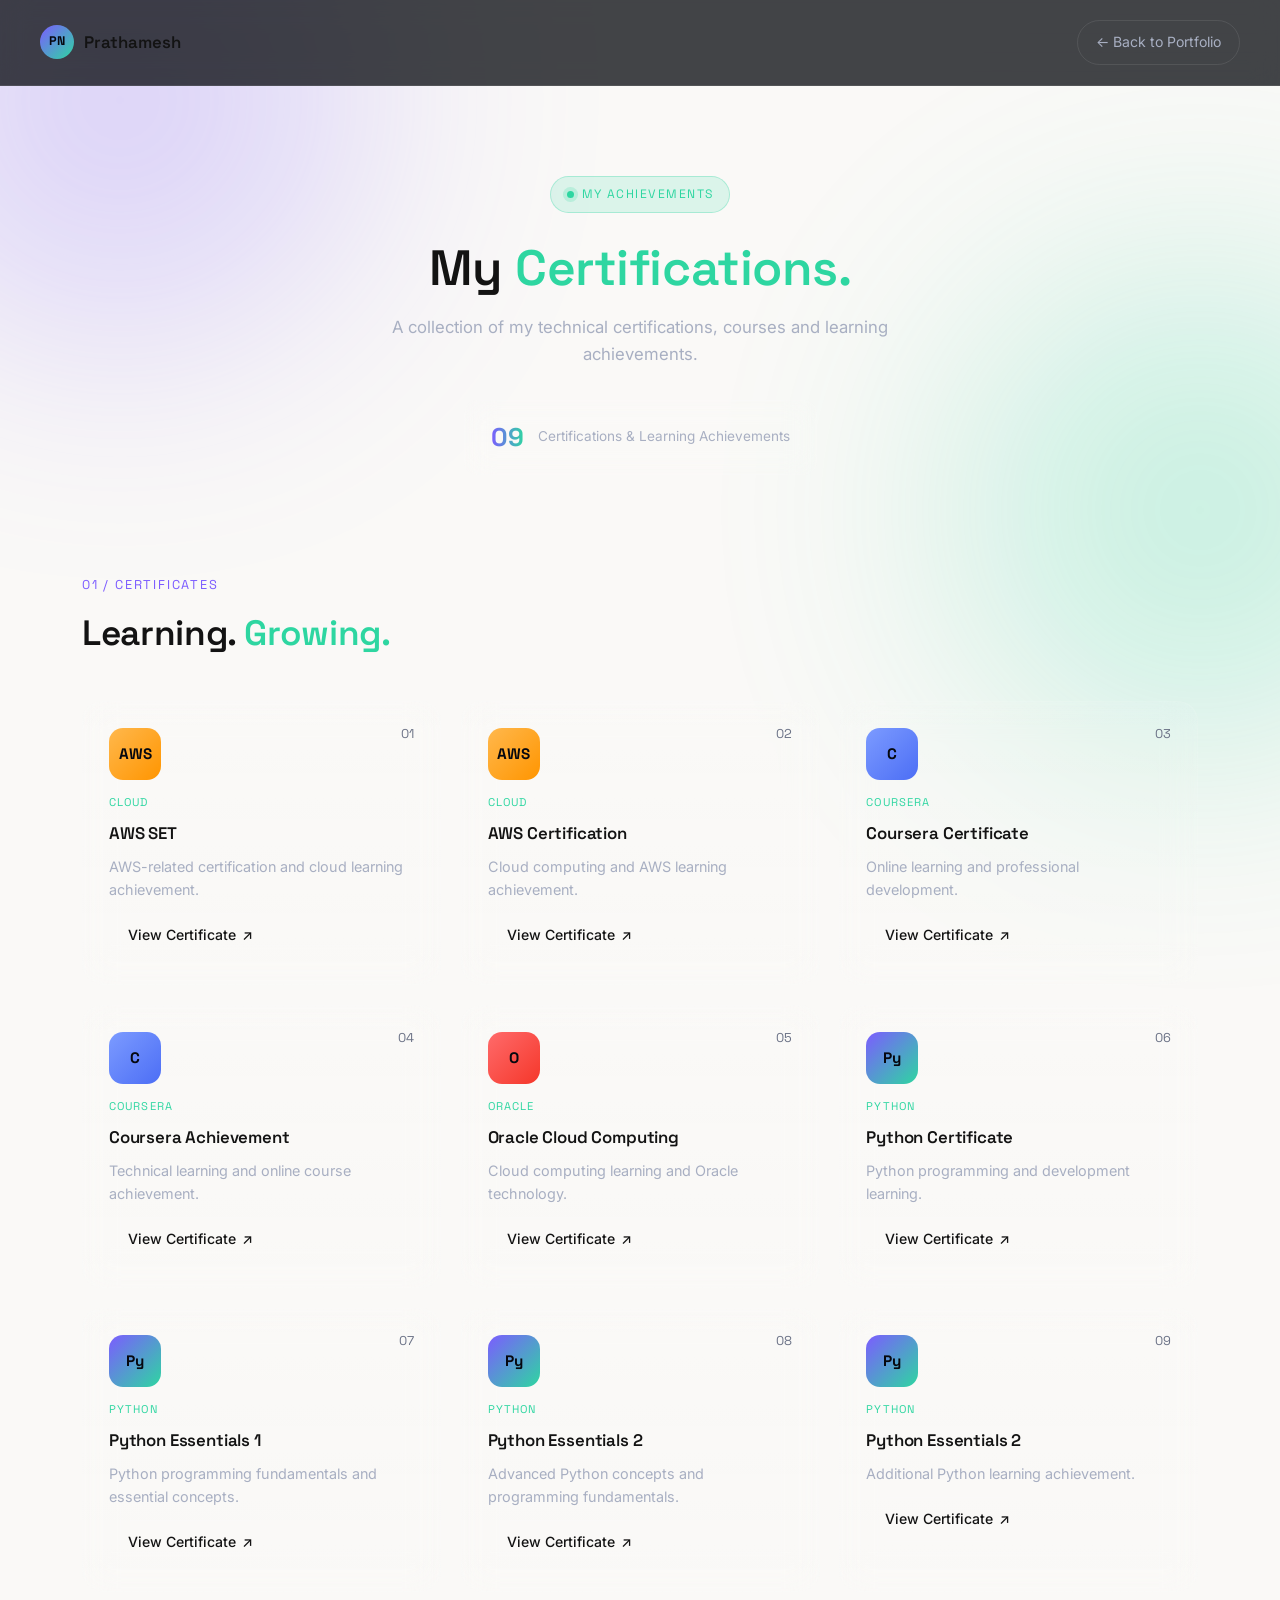
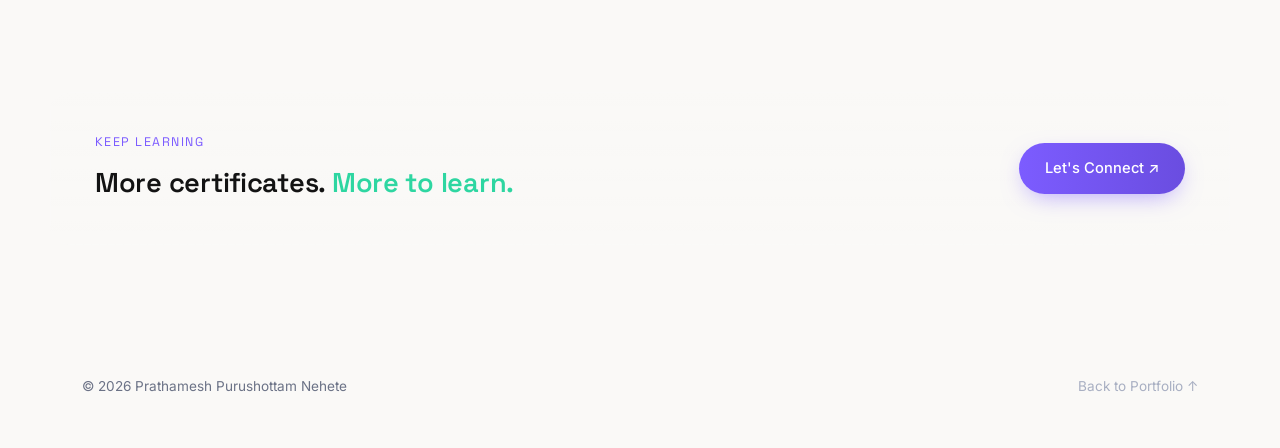
==== commit 594e18db: "Update certifications.html" ====
--- a/certifications.html
+++ b/certifications.html
@@ -21,7 +21,7 @@
     <header class="cert-navbar">
         <a href="index.html" class="brand">
             <span>PN</span>
-            Prathamesh<span class="purple">.</span>
+            Prathamesh<span class="purple"></span>
         </a>
 
         <a href="index.html" class="back-button">← Back to Portfolio</a>
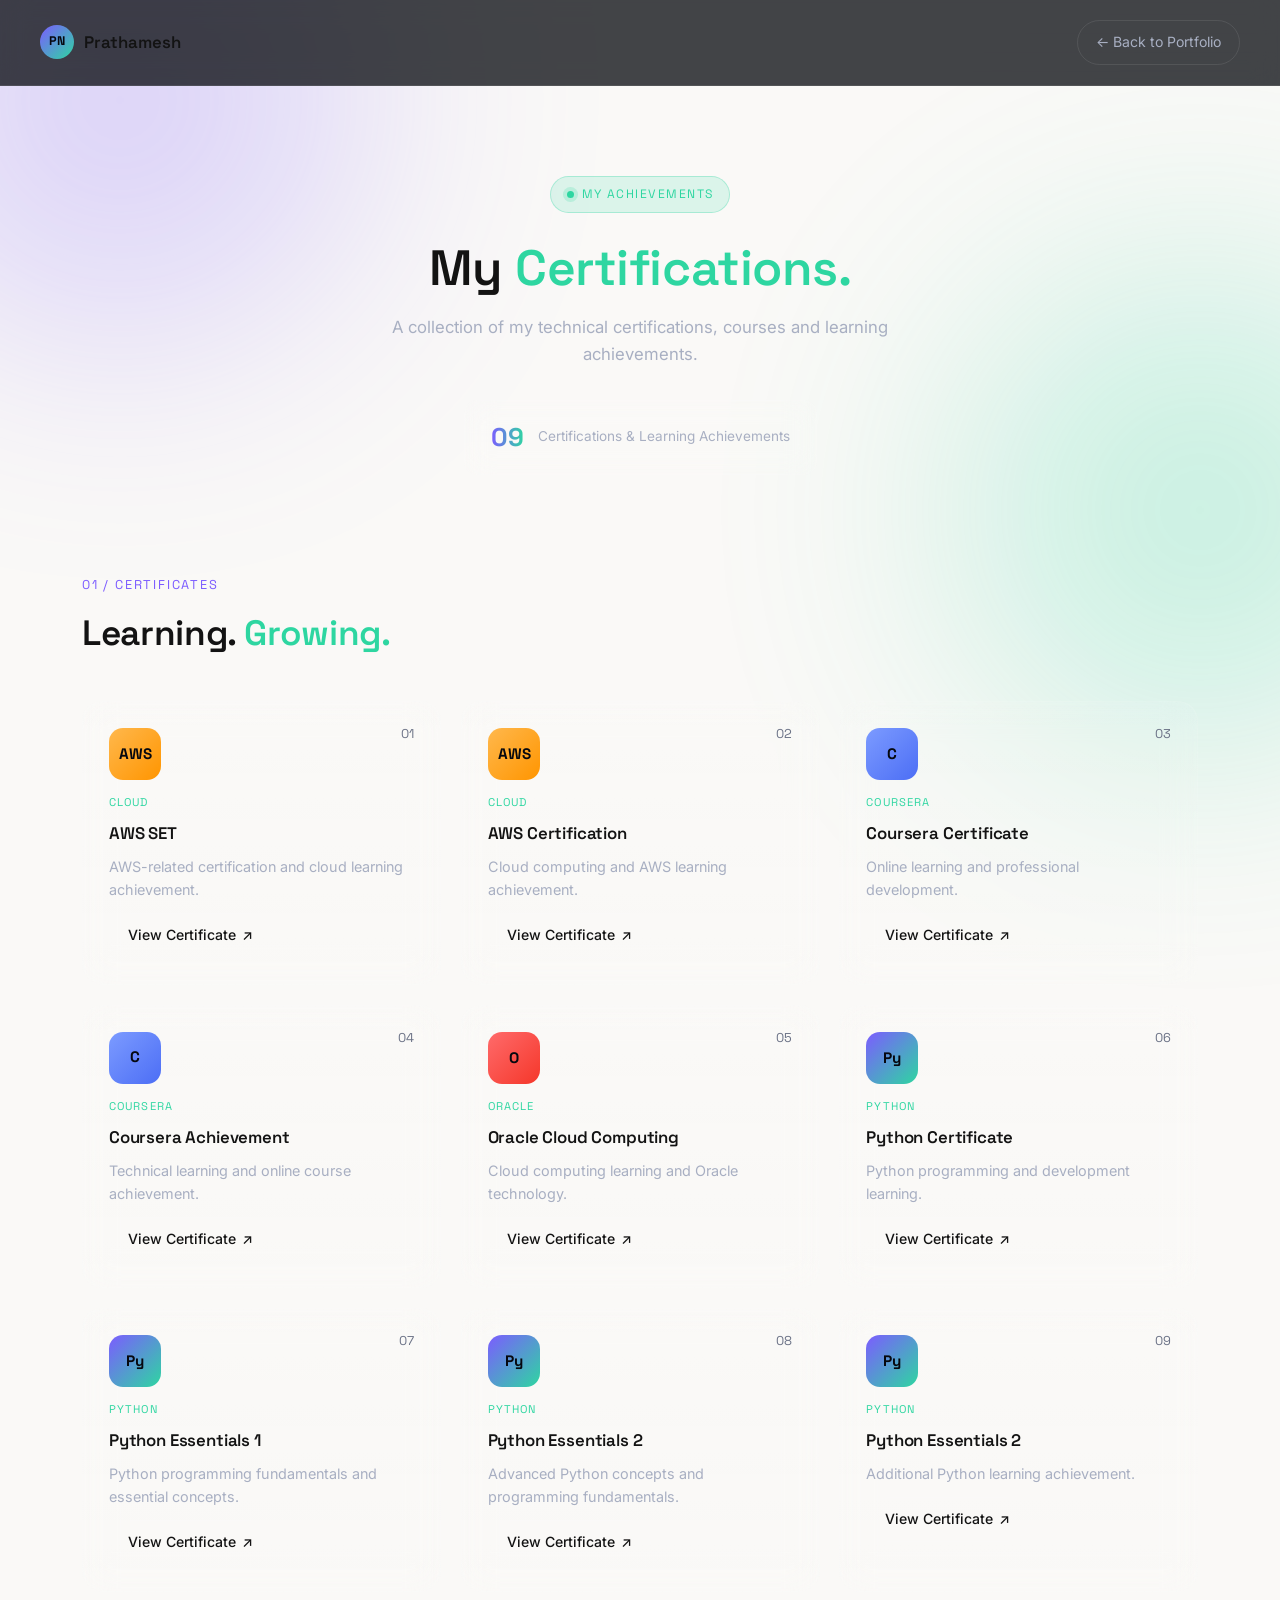
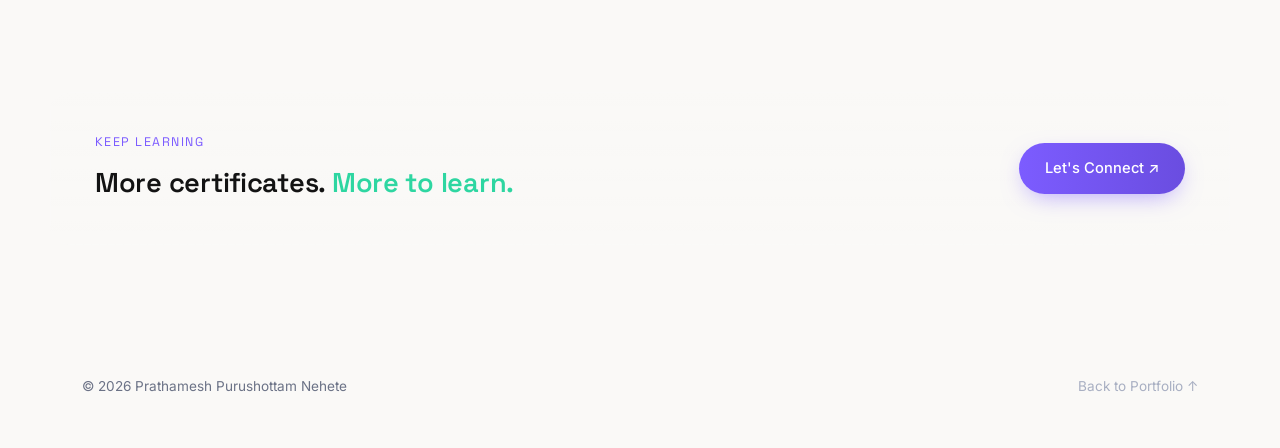
==== commit 19e81a73: "Update certifications.html" ====
--- a/certifications.html
+++ b/certifications.html
@@ -11,6 +11,8 @@
     <link href="https://fonts.googleapis.com/css2?family=Inter:wght@400;500;600;700;800&family=Space+Grotesk:wght@500;600;700&display=swap" rel="stylesheet">
 
     <link rel="stylesheet" href="certifications.css">
+    <link rel="shortcut icon" href="PNfavicon.png" type="image/x-icon">
+
 </head>
 
 <body>
